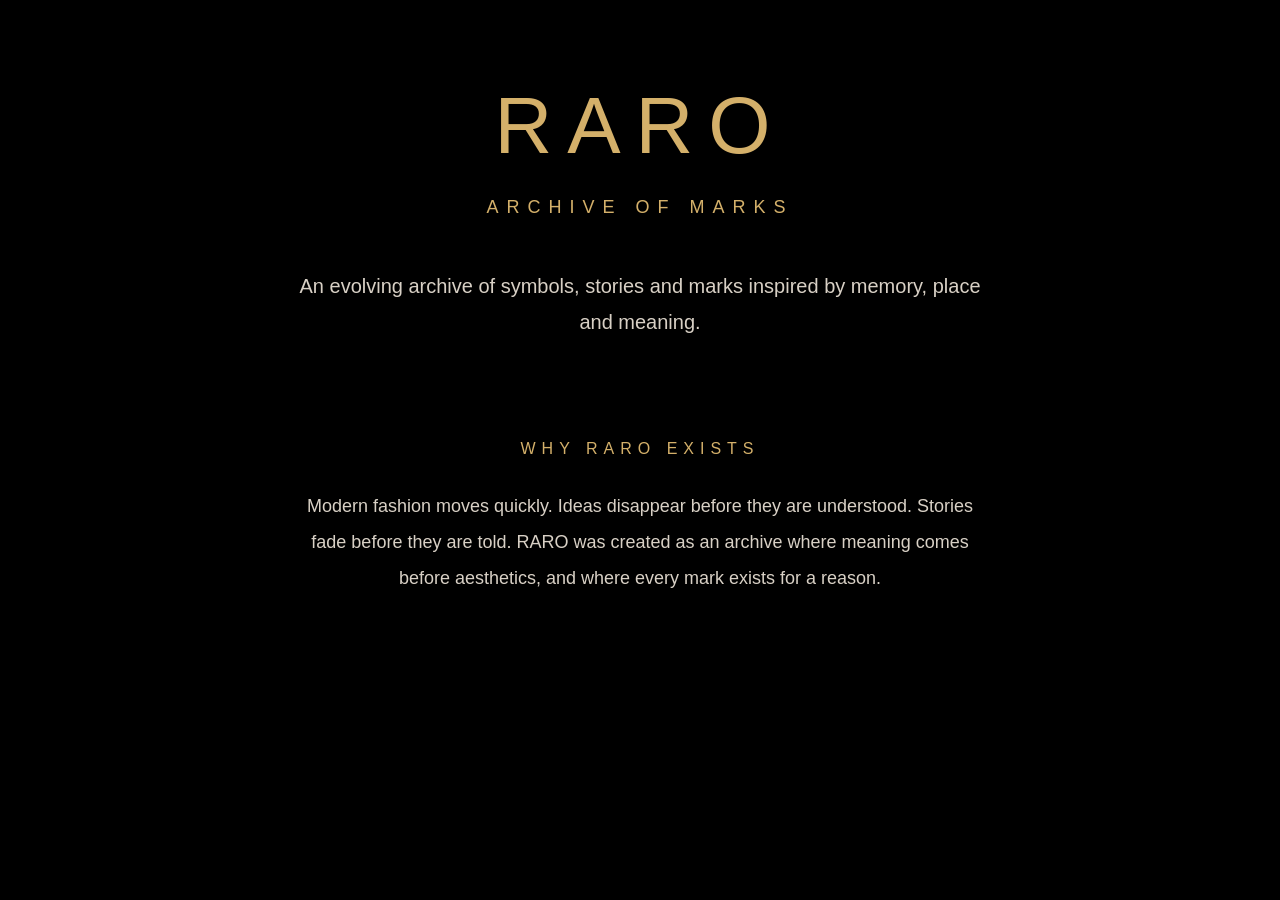
==== about.html @ 2cfd0f6f "Update about.html" ====
<!DOCTYPE html>
<html lang="en">
<head>
<meta charset="UTF-8">
<meta name="viewport" content="width=device-width, initial-scale=1.0">
<title>About — RARO</title>
   <style>

body{
    background:#000;
    color:#d4b06a;
    margin:0;
    font-family:Arial,sans-serif;
}

.about-container{
    max-width:700px;
    margin:auto;
    padding:80px 30px;
    text-align:center;
}

.logo{
    font-size:80px;
    letter-spacing:15px;
    margin-bottom:25px;
}

.archive-title{
    letter-spacing:8px;
    font-size:18px;
    margin-bottom:50px;
}

.intro{
    color:#d8d0c5;
    line-height:1.8;
    font-size:20px;
    margin-bottom:100px;
}

.section-title{
    letter-spacing:6px;
    font-size:16px;
    margin-bottom:30px;
}

.section-text{
    color:#d8d0c5;
    line-height:2;
    font-size:18px;
}

</style> 
</head>

<body>

<div class="about-container">

    <div class="logo">
        RARO
    </div>

    <div class="archive-title">
        ARCHIVE OF MARKS
    </div>

    <div class="intro">
        An evolving archive of symbols, stories and marks inspired by memory, place and meaning.
    </div>

    <div class="section">

        <div class="section-title">
            WHY RARO EXISTS
        </div>

        <div class="section-text">
            Modern fashion moves quickly.

            Ideas disappear before they are understood.

            Stories fade before they are told.

            RARO was created as an archive where meaning comes before aesthetics, and where every mark exists for a reason.
        </div>

    </div>

</div>

</body>
</html>
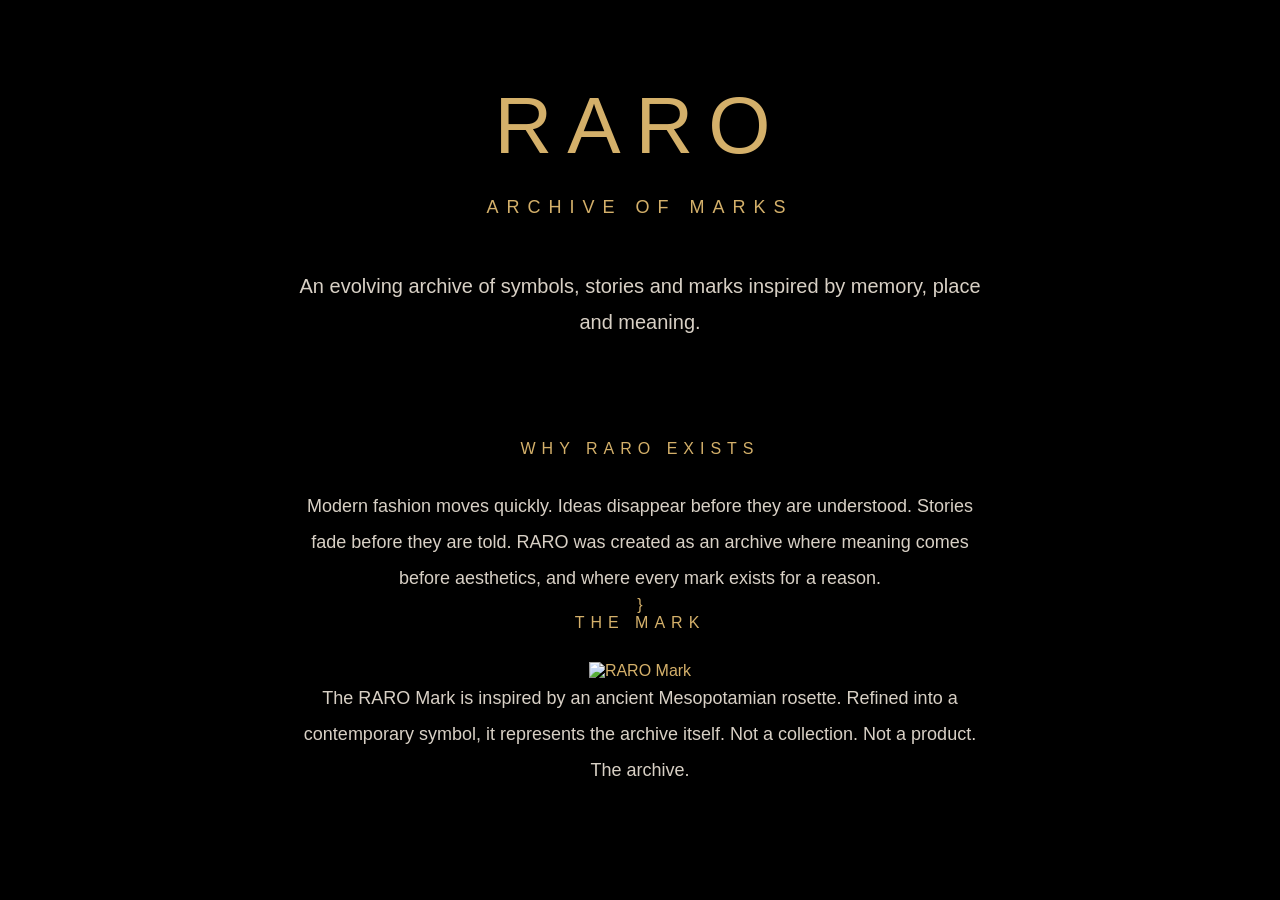
==== commit 850528fc: "Update about.html" ====
--- a/about.html
+++ b/about.html
@@ -4,6 +4,7 @@
 <meta charset="UTF-8">
 <meta name="viewport" content="width=device-width, initial-scale=1.0">
 <title>About — RARO</title>
+ 
    <style>
 
 body{
@@ -87,7 +88,30 @@
         </div>
 
     </div>
+}
+<div class="section">
 
+    <div class="section-title">
+        THE MARK
+    </div>
+
+    <div class="mark-container">
+        <img src="images/RARO-MARK.png" alt="RARO Mark" class="raro-mark">
+    </div>
+
+    <div class="section-text">
+        The RARO Mark is inspired by an ancient Mesopotamian rosette.
+
+        Refined into a contemporary symbol, it represents the archive itself.
+
+        Not a collection.
+
+        Not a product.
+
+        The archive.
+    </div>
+
+</div
 </div>
 
 </body>
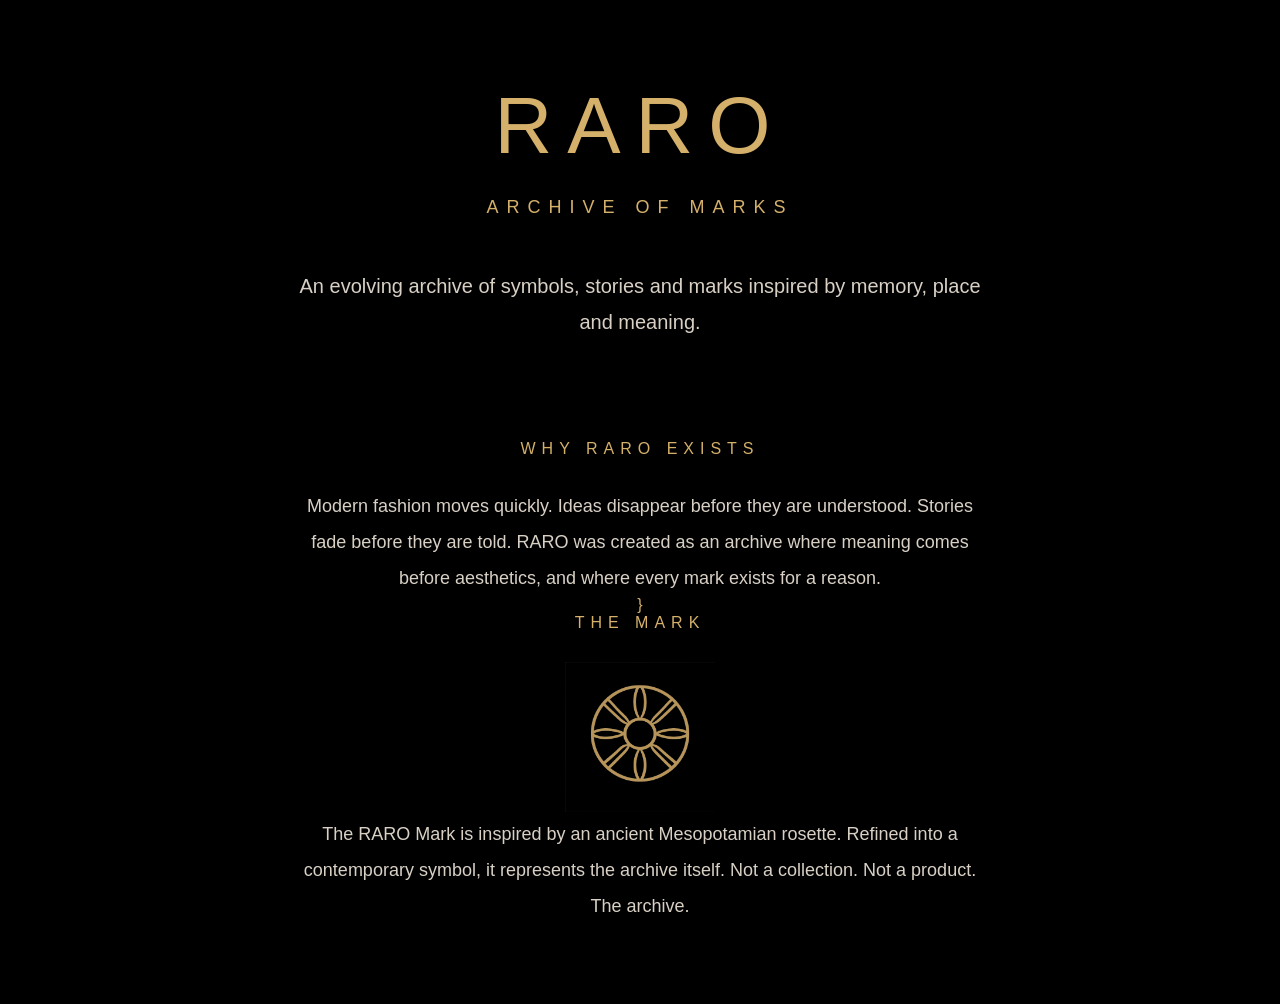
==== commit 42fec084: "Update about.html" ====
--- a/about.html
+++ b/about.html
@@ -51,7 +51,14 @@
     line-height:2;
     font-size:18px;
 }
+}
+.mark-container{
+    margin:50px 0;
+}
 
+.raro-mark{
+    width:150px;
+    height:auto;
 </style> 
 </head>
 
@@ -96,7 +103,7 @@
     </div>
 
     <div class="mark-container">
-        <img src="images/RARO-MARK.png" alt="RARO Mark" class="raro-mark">
+        <img src="RARO_MASTER/Brand/0FF78E78-E2DE-4354-BC72-C46B4FC25778.png" alt="RARO Mark" class="raro-mark">
     </div>
 
     <div class="section-text">
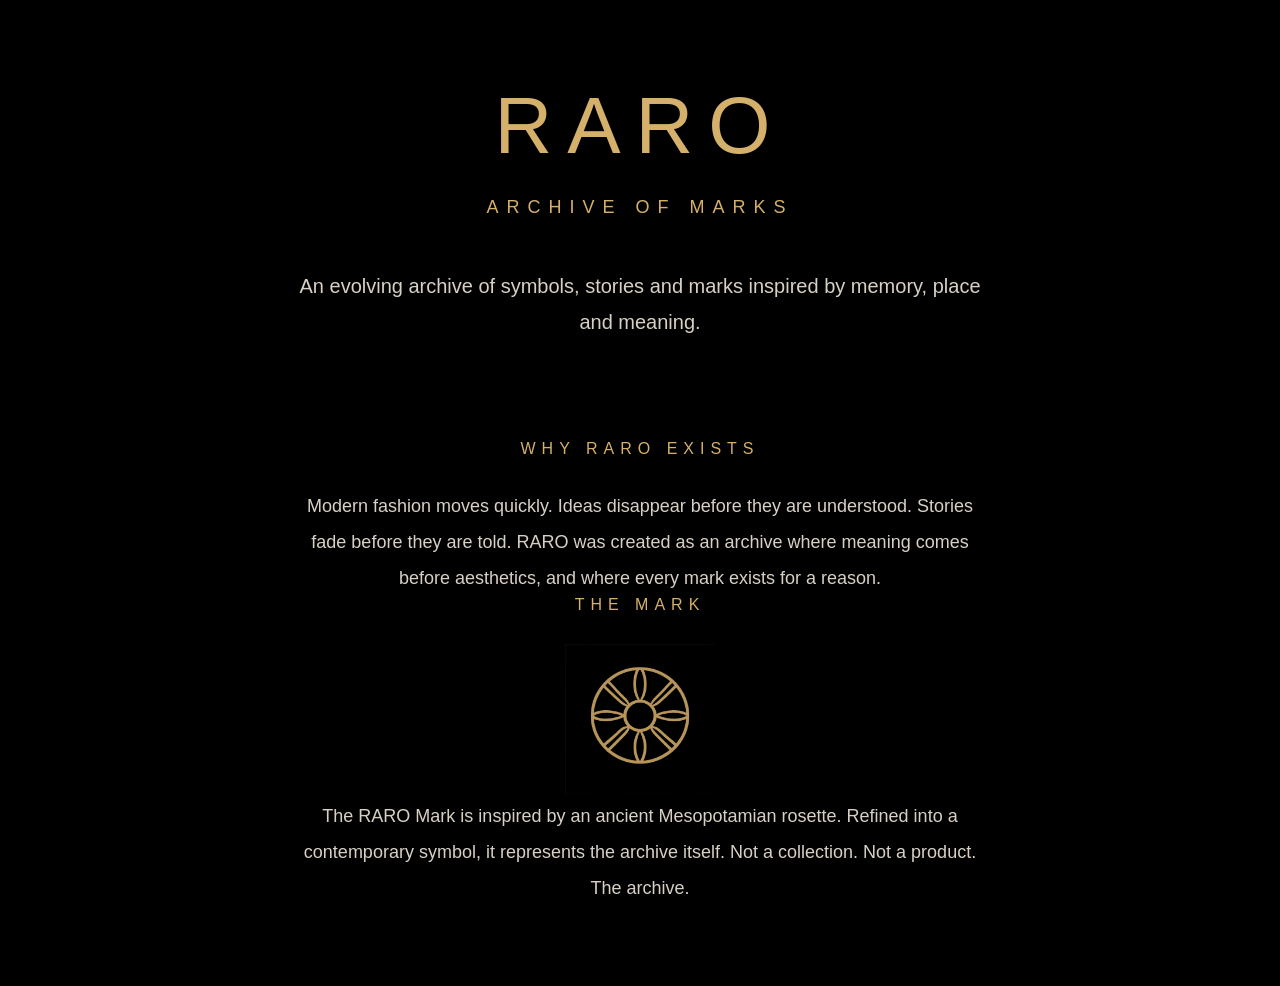
==== commit 47f63a9f: "Update about.html" ====
--- a/about.html
+++ b/about.html
@@ -95,7 +95,7 @@
         </div>
 
     </div>
-}
+
 <div class="section">
 
     <div class="section-title">
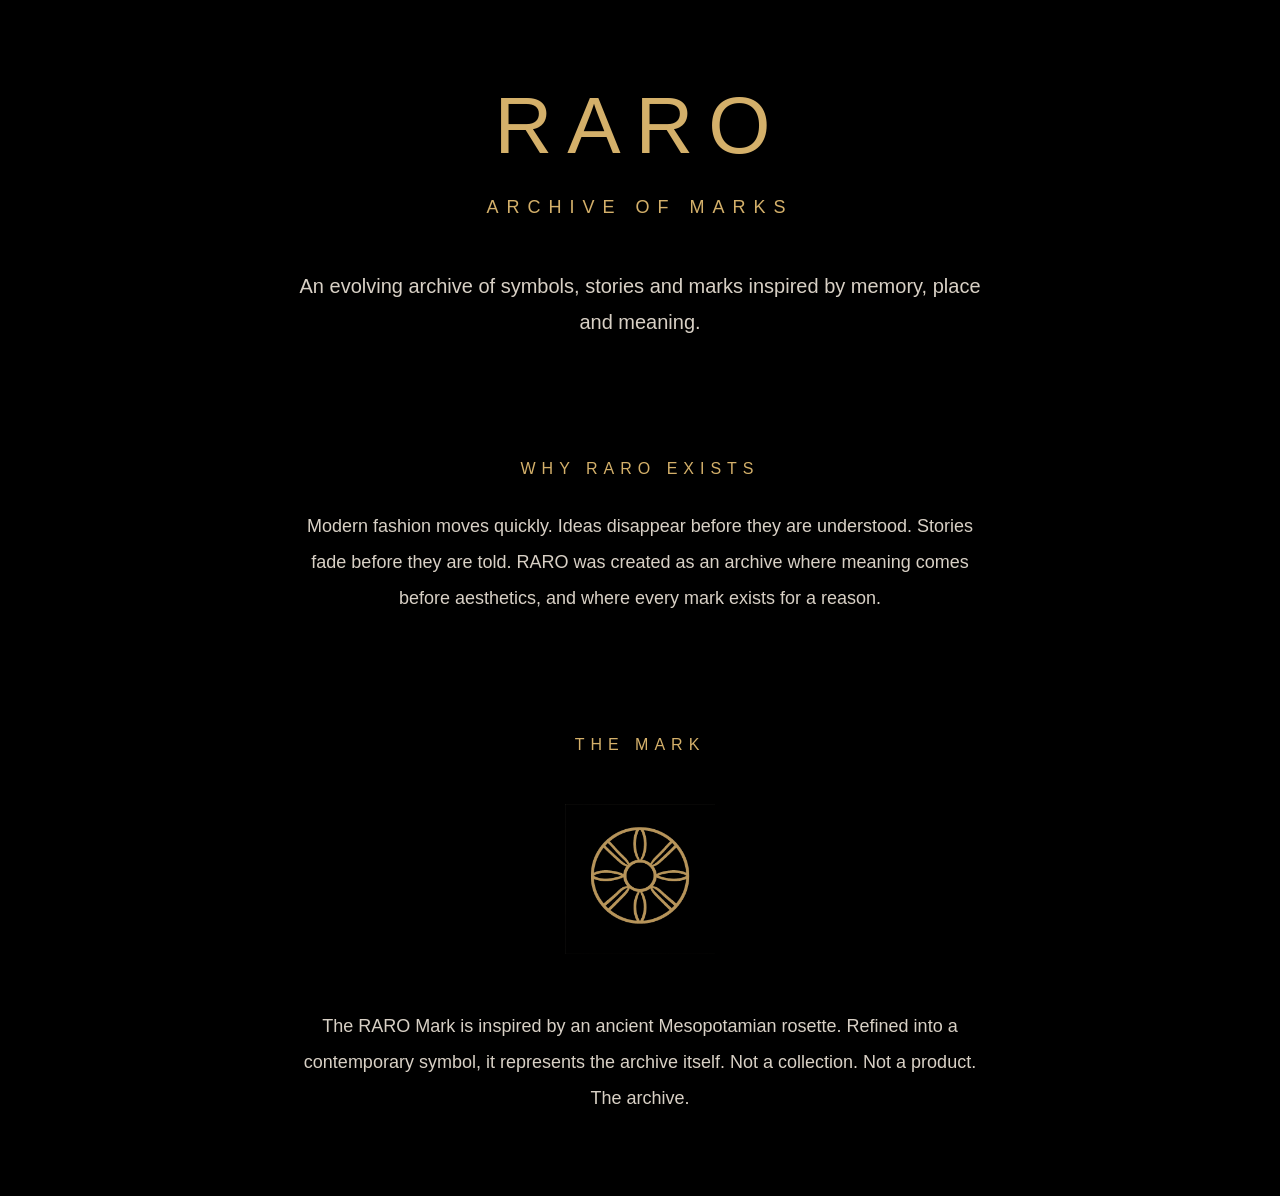
==== commit 8276c8c6: "Update about.html" ====
--- a/about.html
+++ b/about.html
@@ -51,7 +51,9 @@
     line-height:2;
     font-size:18px;
 }
-}
+.section{
+    margin-top:120px;
+}    
 .mark-container{
     margin:50px 0;
 }
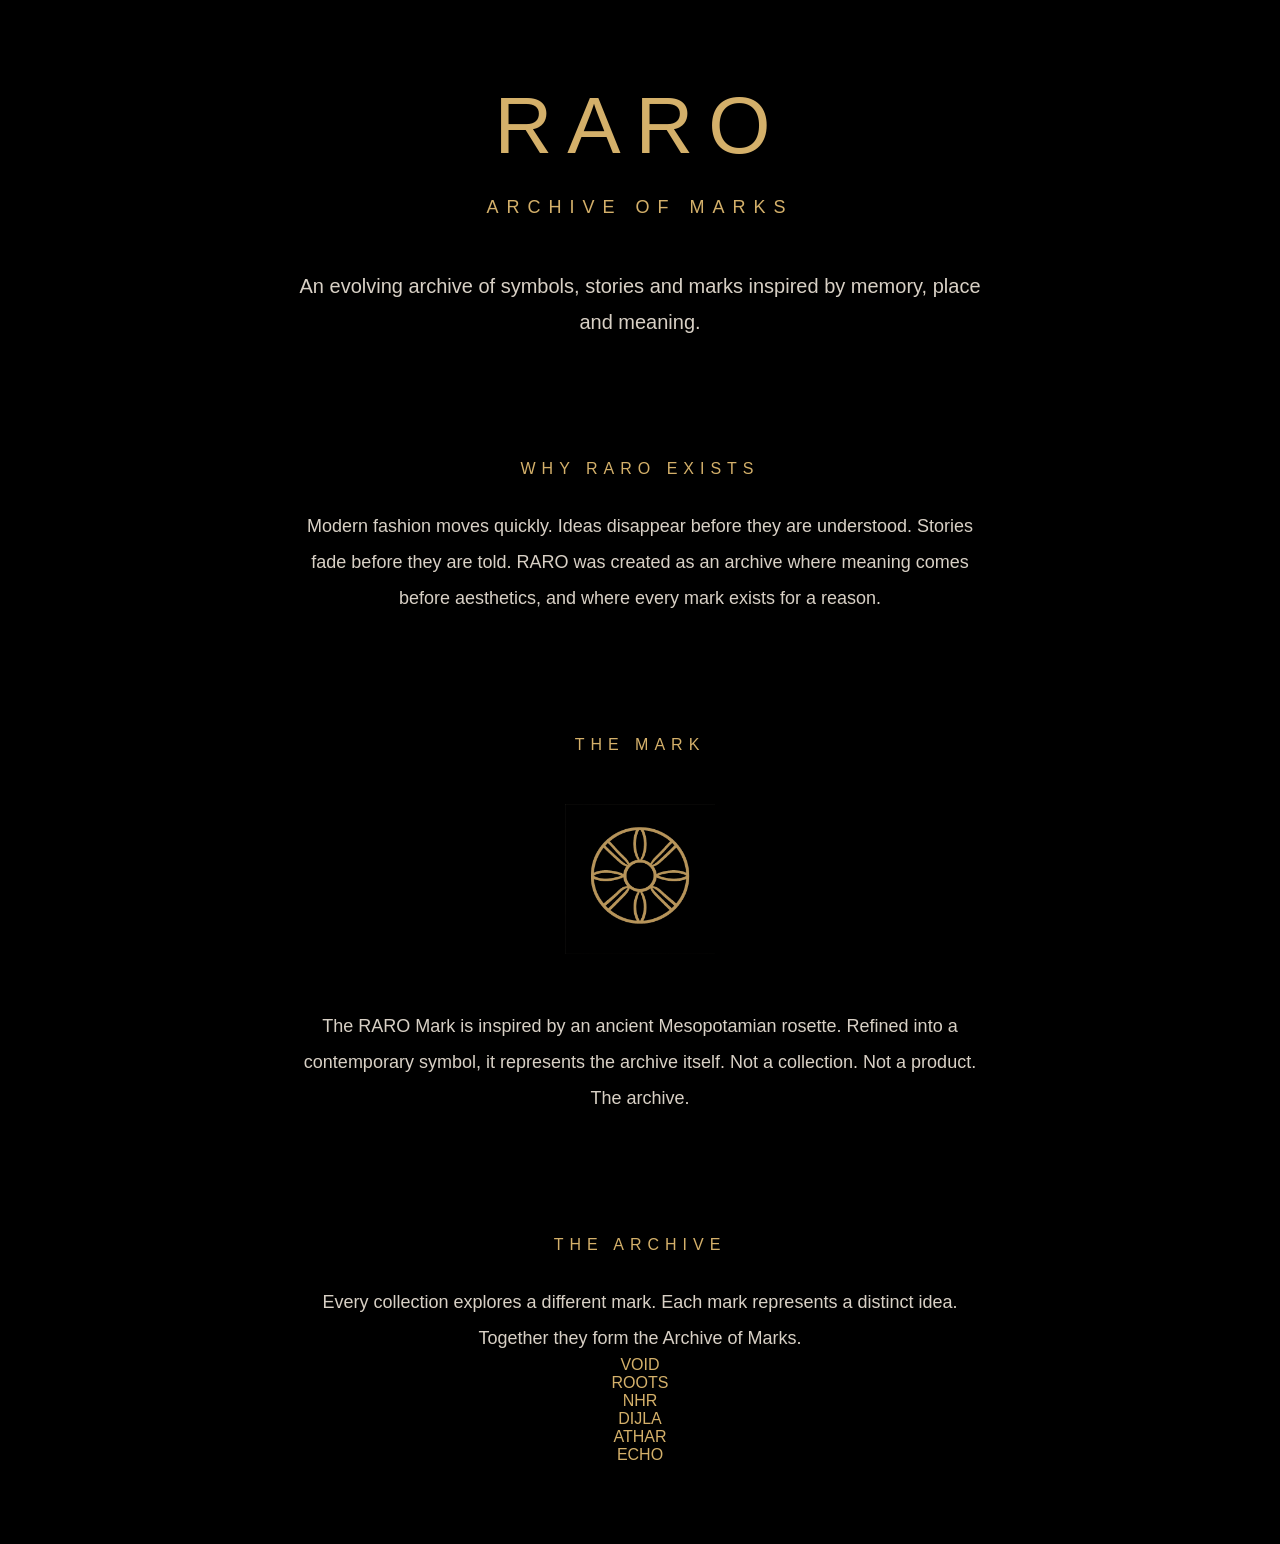
==== commit e6092294: "Update about.html" ====
--- a/about.html
+++ b/about.html
@@ -61,7 +61,20 @@
 .raro-mark{
     width:150px;
     height:auto;
-</style> 
+.collections{
+    margin-top:50px;
+    display:flex;
+    flex-wrap:wrap;
+    justify-content:center;
+    gap:25px;
+}
+
+.collections div{
+    color:#d4b06a;
+    letter-spacing:4px;
+    font-size:14px;
+}
+   </style> 
 </head>
 
 <body>
@@ -119,7 +132,32 @@
 
         The archive.
     </div>
+<div class="section">
 
+    <div class="section-title">
+        THE ARCHIVE
+    </div>
+
+    <div class="section-text">
+        Every collection explores a different mark.
+
+        Each mark represents a distinct idea.
+
+        Together they form the Archive of Marks.
+    </div>
+
+    <div class="collections">
+
+        <div>VOID</div>
+        <div>ROOTS</div>
+        <div>NHR</div>
+        <div>DIJLA</div>
+        <div>ATHAR</div>
+        <div>ECHO</div>
+
+    </div>
+
+</div>
 </div
 </div>
 
